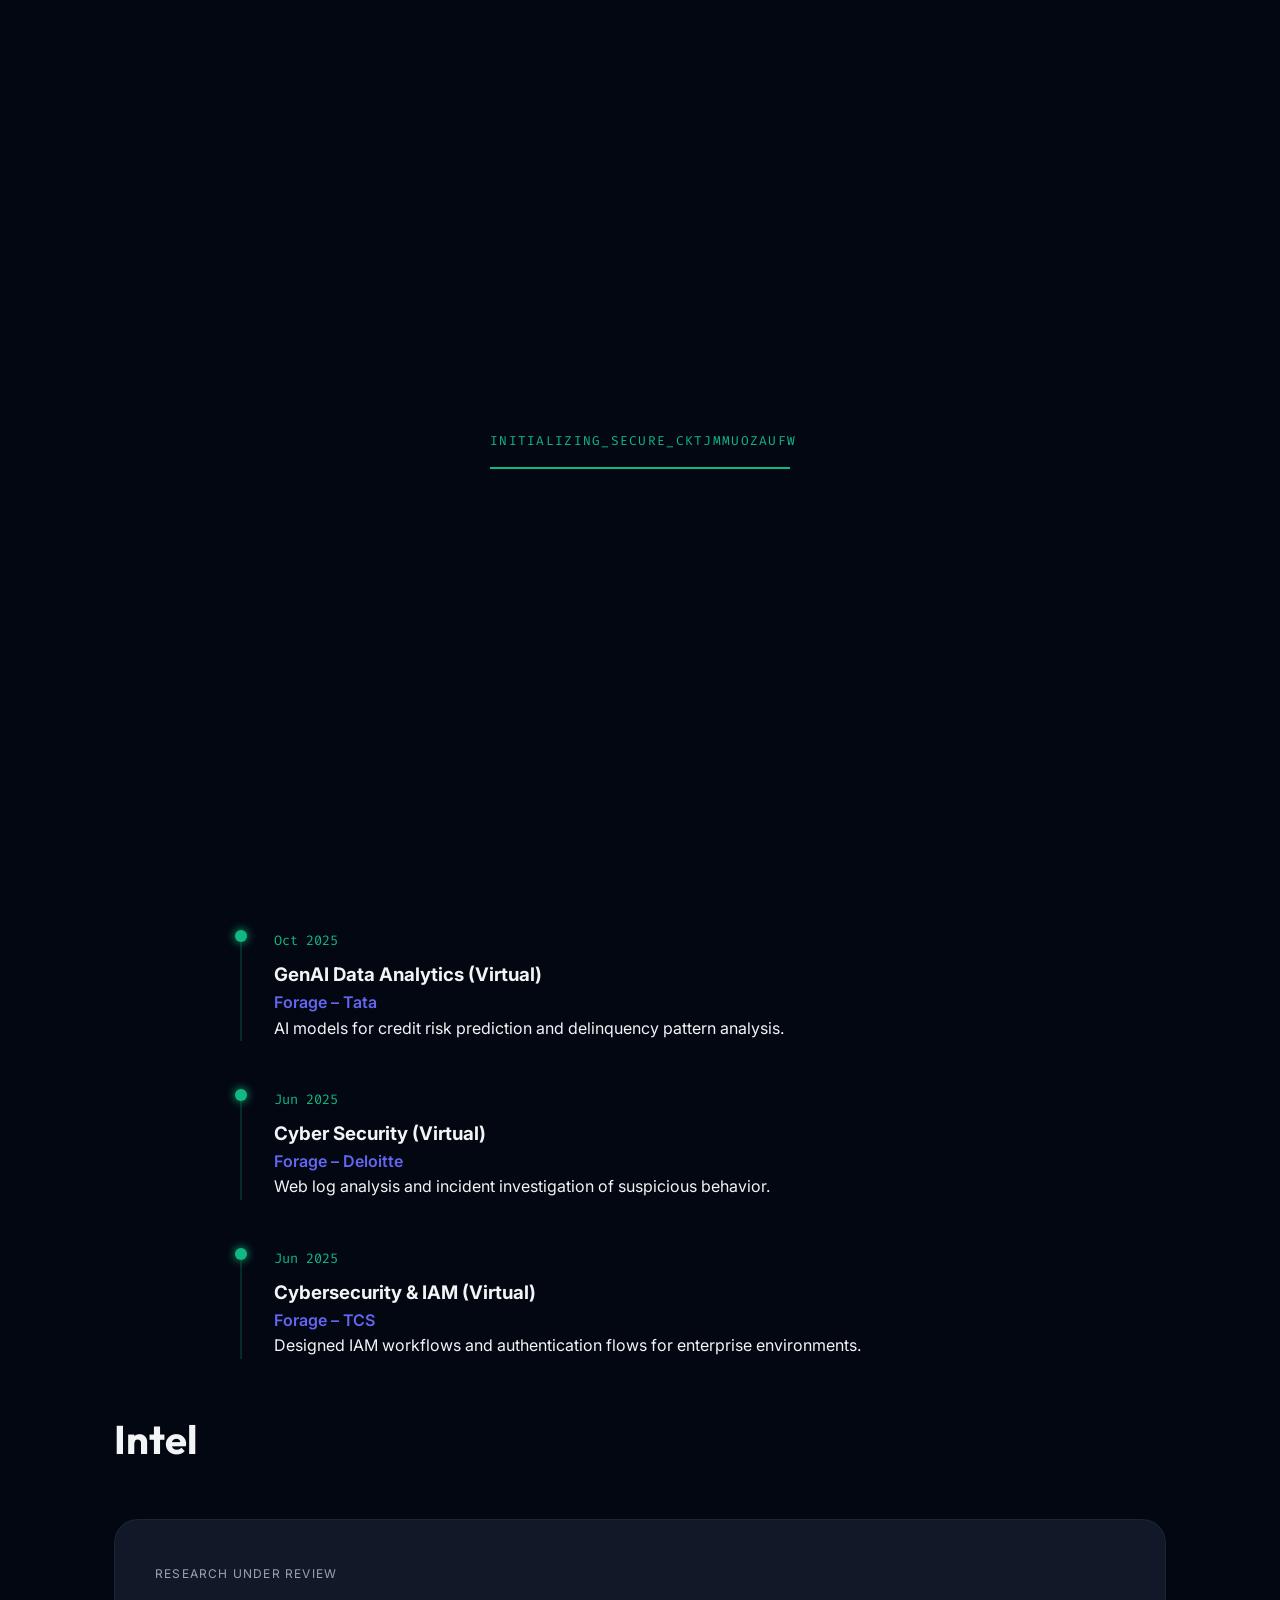
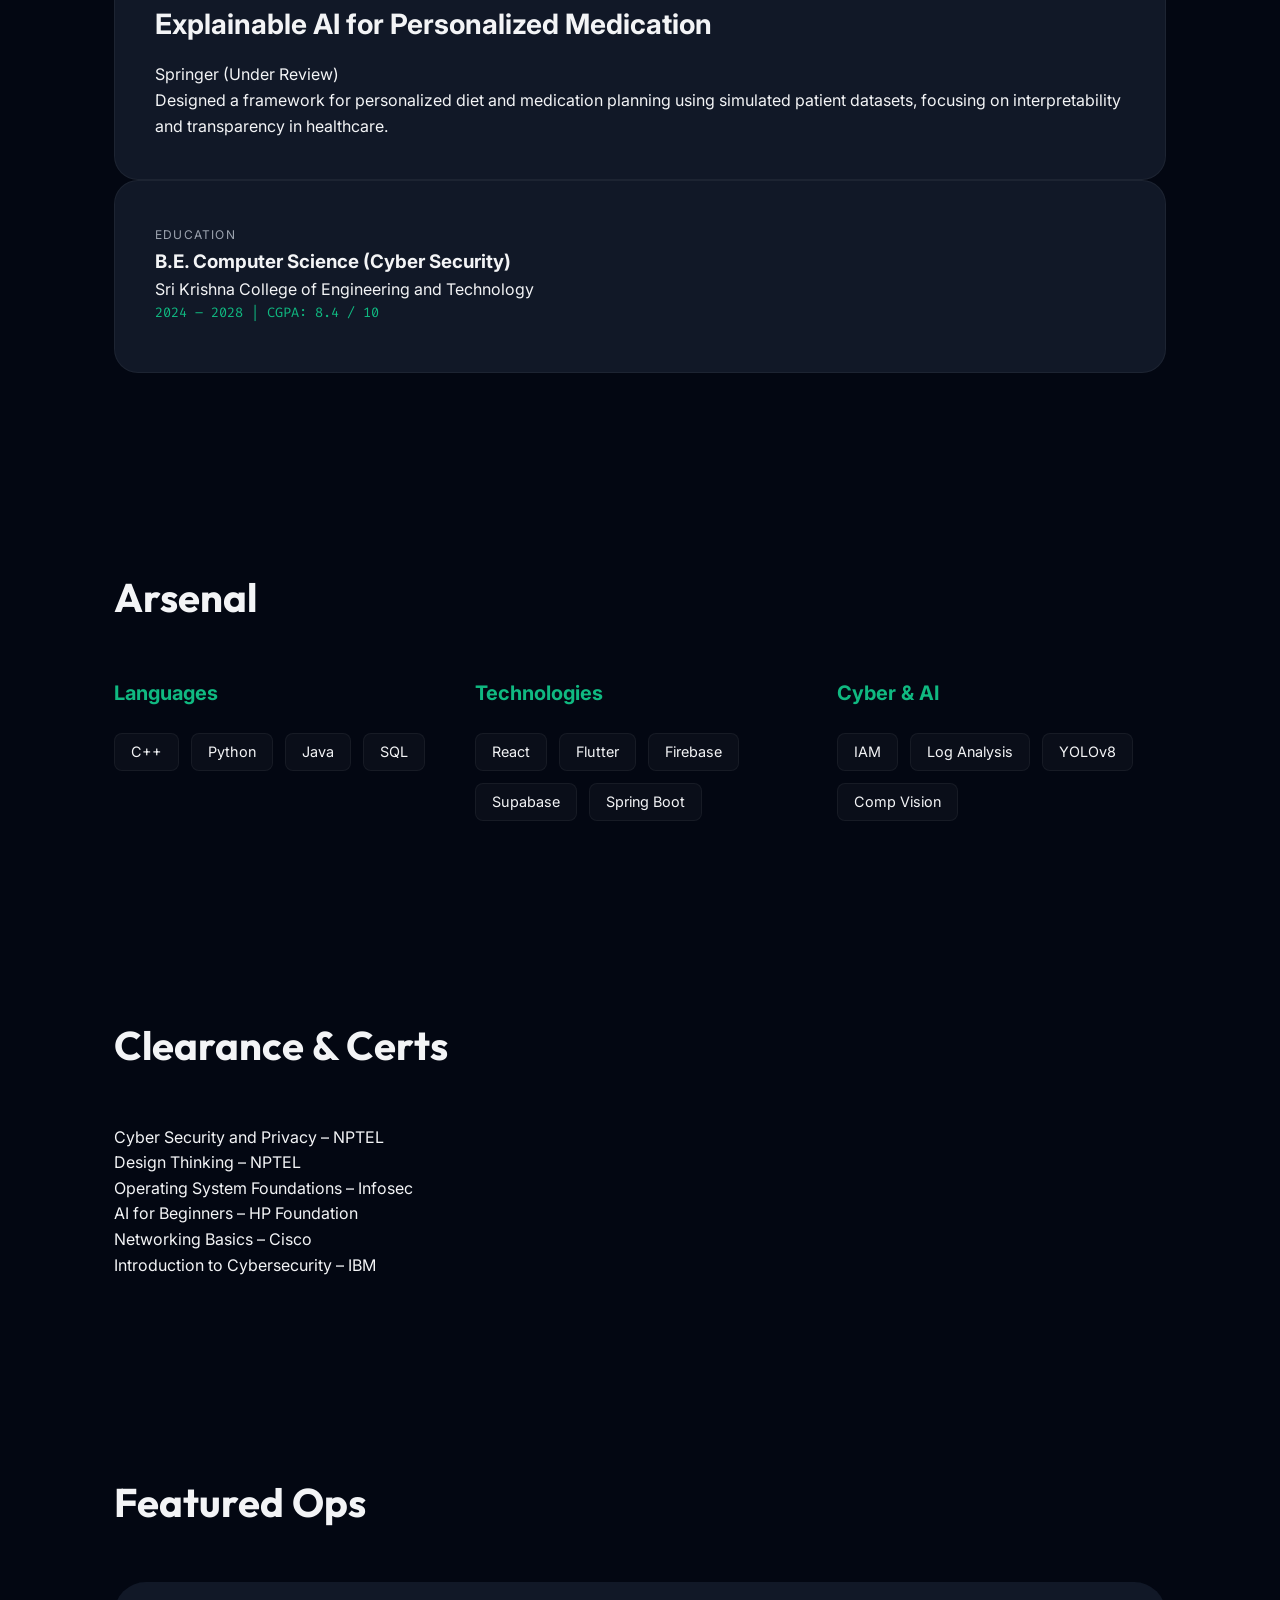
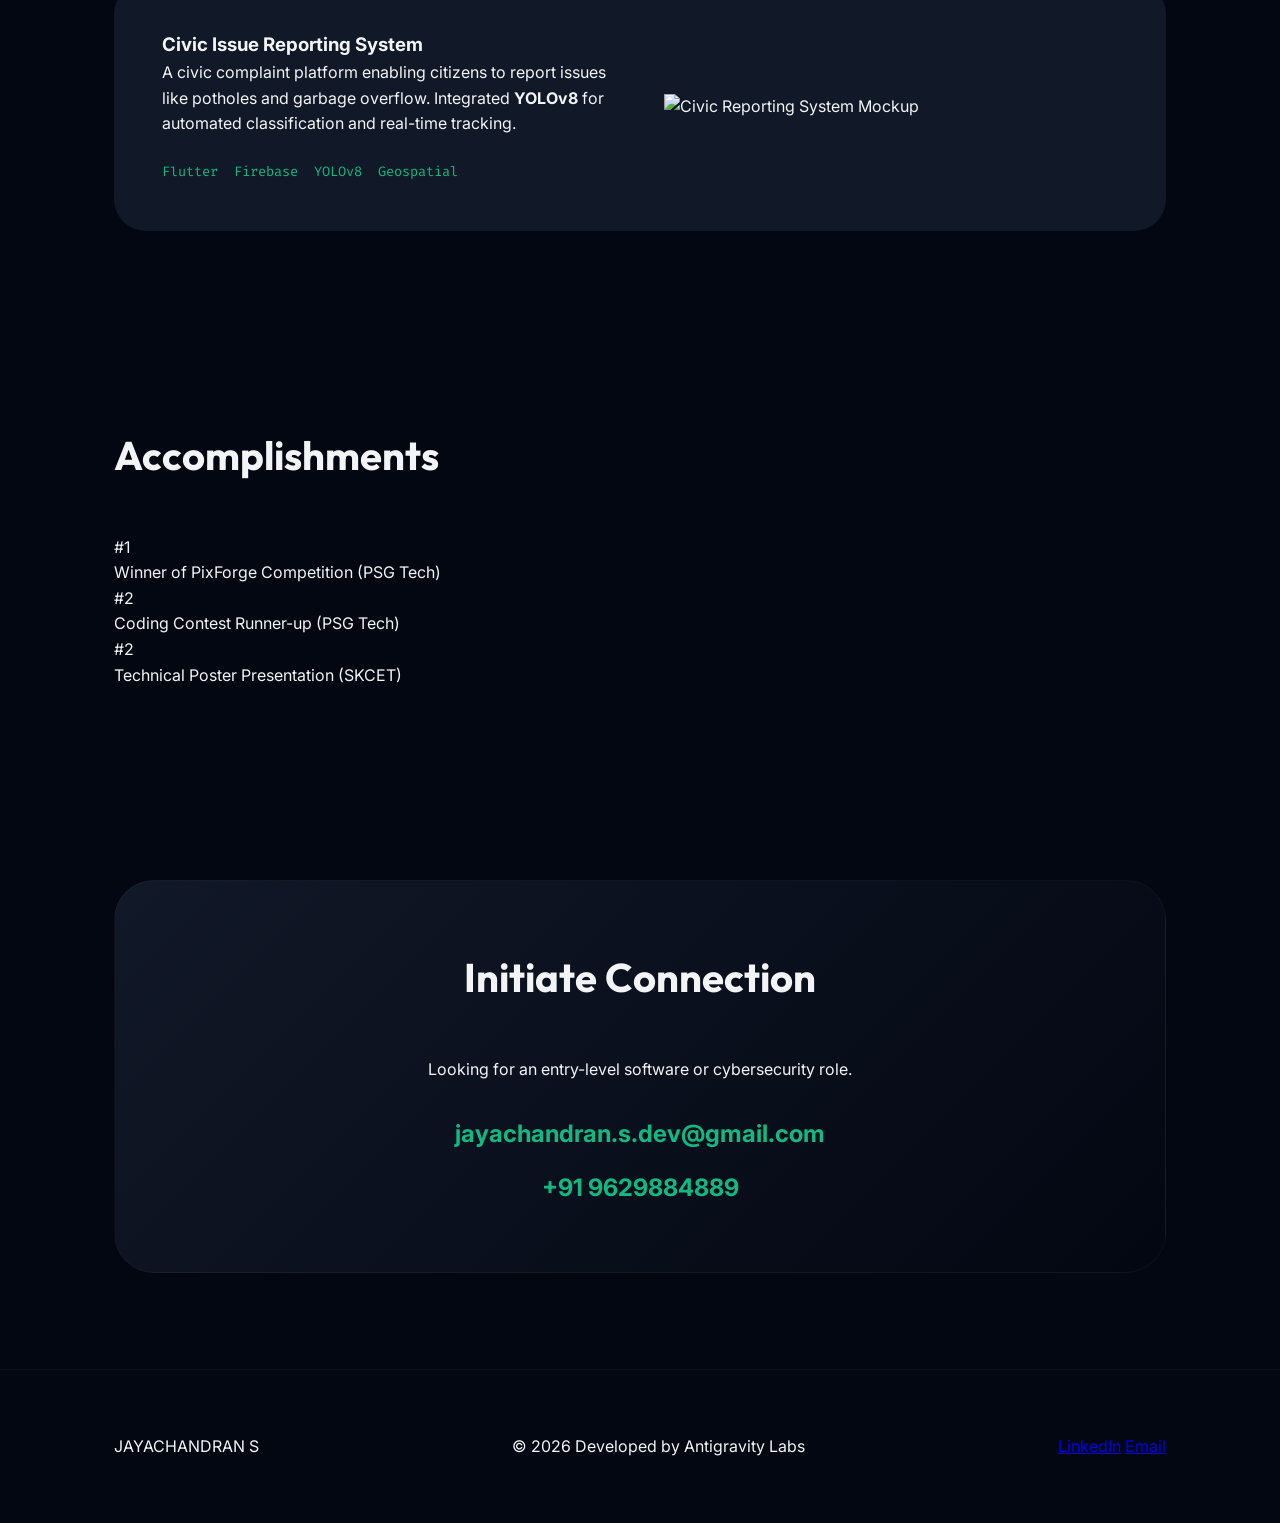
==== portfolio/index.html @ c7e12c7c "Initialize portfolio with personalized content and UI/UX enhancements" ====
<!DOCTYPE html>
<html lang="en">
<head>
    <meta charset="UTF-8">
    <meta name="viewport" content="width=device-width, initial-scale=1.0">
    <title>Jayachandran S | Cyber Security Professional</title>
    <meta name="description" content="Portfolio of Jayachandran S, a Cyber Security enthusiast and Computer Science Undergraduate.">
    <link rel="stylesheet" href="style.css">
    <link rel="preconnect" href="https://fonts.googleapis.com">
    <link rel="preconnect" href="https://fonts.gstatic.com" crossorigin>
    <link href="https://fonts.googleapis.com/css2?family=Fira+Code:wght@400;500&family=Outfit:wght@300;400;600;700&family=Inter:wght@300;400;500;700&display=swap" rel="stylesheet">
</head>
<body class="dark-mode">
    <div id="loader" class="loader-overlay">
        <div class="loader-content">
            <div class="decrypt-text" data-text="INITIALIZING_SECURE_CONNECTION...">INITIALIZING_SECURE_CONNECTION...</div>
            <div class="progress-bar"><div class="progress-fill"></div></div>
        </div>
    </div>
    <div class="glow-point"></div>
    <header>
        <nav class="container">
            <div class="logo">JAYACHANDRAN S</div>
            <ul class="nav-links">
                <li><a href="#home">_home</a></li>
                <li><a href="#experience">_experience</a></li>
                <li><a href="#skills">_skills</a></li>
                <li><a href="#projects">_projects</a></li>
                <li><a href="#contact">_contact</a></li>
            </ul>
        </nav>
    </header>

    <main>
        <section id="home" class="hero">
            <div class="container hero-grid">
                <div class="hero-text">
                    <span class="tag">Security Specialist</span>
                    <h1>Securing the <span class="gradient-text">Digital Frontier</span></h1>
                    <p class="description">Computer Science undergraduate specializing in <strong>Cyber Security</strong> with hands-on experience in C++, Python, and full-stack development. Building resilience in healthcare and civic reporting systems.</p>
                    <div class="hero-btns">
                        <a href="#contact" class="btn btn-primary">Get In Touch</a>
                        <a href="https://linkedin.com/in/jayachandran-cybersec" target="_blank" class="btn btn-secondary">LinkedIn Profile</a>
                    </div>
                </div>
            <div class="hero-visual">
                <div class="hero-image-wrapper">
                    <img src="hero_bg.png" alt="Cyber Security Concept" class="hero-img">
                    <div class="shield-overlay">
                        <svg viewBox="0 0 24 24" fill="none" stroke="currentColor" stroke-width="1.5"><path d="M12 22s8-4 8-10V5l-8-3-8 3v7c0 6 8 10 8 10z"/></svg>
                    </div>
                </div>
            </div>
            </div>
        </section>

        <section id="experience" class="experience">
            <div class="container text-center">
                <h2 class="section-title">Professional Path</h2>
                <div class="timeline">
                    <div class="timeline-item">
                        <div class="time">Oct 2025</div>
                        <div class="content">
                            <h3>GenAI Data Analytics (Virtual)</h3>
                            <p class="company">Forage – Tata</p>
                            <p>AI models for credit risk prediction and delinquency pattern analysis.</p>
                        </div>
                    </div>
                    <div class="timeline-item">
                        <div class="time">Jun 2025</div>
                        <div class="content">
                            <h3>Cyber Security (Virtual)</h3>
                            <p class="company">Forage – Deloitte</p>
                            <p>Web log analysis and incident investigation of suspicious behavior.</p>
                        </div>
                    </div>
                    <div class="timeline-item">
                        <div class="time">Jun 2025</div>
                        <div class="content">
                            <h3>Cybersecurity & IAM (Virtual)</h3>
                            <p class="company">Forage – TCS</p>
                            <p>Designed IAM workflows and authentication flows for enterprise environments.</p>
                        </div>
                    </div>
                </div>
            </div>
        </sect        <section id="research" class="research">
            <div class="container">
                <h2 class="section-title text-center">Intel</h2>
                <div class="research-grid">
                    <div class="card research-card">
                        <span class="label">Research Under Review</span>
                        <h3>Explainable AI for Personalized Medication</h3>
                        <p class="source">Springer (Under Review)</p>
                        <p>Designed a framework for personalized diet and medication planning using simulated patient datasets, focusing on interpretability and transparency in healthcare.</p>
                    </div>
                    <div class="card education-card">
                        <span class="label">Education</span>
                        <h3>B.E. Computer Science (Cyber Security)</h3>
                        <p class="source">Sri Krishna College of Engineering and Technology</p>
                        <p class="time">2024 – 2028 | CGPA: 8.4 / 10</p>
                    </div>
                </div>
            </div>
        </section>

        <section id="skills" class="skills">
            <div class="container">
                <h2 class="section-title text-center">Arsenal</h2>
                <div class="skills-grid">
                    <div class="skill-group">
                        <h3>Languages</h3>
                        <div class="skill-tags">
                            <span>C++</span> <span>Python</span> <span>Java</span> <span>SQL</span>
                        </div>
                    </div>
                    <div class="skill-group">
                        <h3>Technologies</h3>
                        <div class="skill-tags">
                            <span>React</span> <span>Flutter</span> <span>Firebase</span> <span>Supabase</span> <span>Spring Boot</span>
                        </div>
                    </div>
                    <div class="skill-group">
                        <h3>Cyber & AI</h3>
                        <div class="skill-tags">
                            <span>IAM</span> <span>Log Analysis</span> <span>YOLOv8</span> <span>Comp Vision</span>
                        </div>
                    </div>
                </div>
            </div>
        </section>

        <section id="certificates" class="certificates">
            <div class="container">
                <h2 class="section-title text-center">Clearance & Certs</h2>
                <div class="cert-grid">
                    <div class="cert-item">Cyber Security and Privacy – NPTEL</div>
                    <div class="cert-item">Design Thinking – NPTEL</div>
                    <div class="cert-item">Operating System Foundations – Infosec</div>
                    <div class="cert-item">AI for Beginners – HP Foundation</div>
                    <div class="cert-item">Networking Basics – Cisco</div>
                    <div class="cert-item">Introduction to Cybersecurity – IBM</div>
                </div>
            </div>
        </section>

        <section id="projects" class="projects">
            <div class="container">
                <h2 class="section-title text-center">Featured Ops</h2>
                <div class="project-card">
                    <div class="project-info">
                        <h3>Civic Issue Reporting System</h3>
                        <p>A civic complaint platform enabling citizens to report issues like potholes and garbage overflow. Integrated <strong>YOLOv8</strong> for automated classification and real-time tracking.</p>
                        <div class="project-tags">
                            <span>Flutter</span> <span>Firebase</span> <span>YOLOv8</span> <span>Geospatial</span>
                        </div>
                    </div>
                    <div class="project-visual">
                        <div class="project-image-wrapper">
                            <img src="civic_reporting.png" alt="Civic Reporting System Mockup" class="project-img">
                        </div>
                    </div>
                </div>
            </div>
        </section>

        <section id="achievements" class="achievements">
            <div class="container">
                <h2 class="section-title text-center">Accomplishments</h2>
                <div class="achievements-grid">
                    <div class="achievement">
                        <span class="rank">#1</span>
                        <p>Winner of PixForge Competition (PSG Tech)</p>
                    </div>
                    <div class="achievement">
                        <span class="rank">#2</span>
                        <p>Coding Contest Runner-up (PSG Tech)</p>
                    </div>
                    <div class="achievement">
                        <span class="rank">#2</span>
                        <p>Technical Poster Presentation (SKCET)</p>
                    </div>
                </div>
            </div>
        </section>


        <section id="contact" class="contact">
            <div class="container">
                <div class="contact-card">
                    <h2 class="section-title">Initiate Connection</h2>
                    <p>Looking for an entry-level software or cybersecurity role.</p>
                    <div class="contact-links">
                        <a href="mailto:jayachandran.s.dev@gmail.com">jayachandran.s.dev@gmail.com</a>
                        <a href="tel:+919629884889">+91 9629884889</a>
                    </div>
                </div>
            </div>
        </section>
    </main>

    <footer>
        <div class="container footer-content">
            <div class="footer-logo">JAYACHANDRAN S</div>
            <p>&copy; 2026 Developed by Antigravity Labs</p>
            <div class="social-links">
                <a href="https://linkedin.com/in/jayachandran-cybersec">LinkedIn</a>
                <a href="mailto:jayachandran.s.dev@gmail.com">Email</a>
            </div>
        </div>
    </footer>

    <script src="script.js"></script>
</body>
</html>
---- portfolio/style.css ----
:root {
    --bg: #030712;
    --card: #111827;
    --primary: #10b981; /* Emerald/Cyber green */
    --accent: #6366f1;
    --text: #f3f4f6;
    --text-dim: #9ca3af;
    --gradient: linear-gradient(135deg, #10b981 0%, #3b82f6 100%);
    --font-main: 'Inter', sans-serif;
    --font-heading: 'Outfit', sans-serif;
    --font-mono: 'Fira Code', monospace;
}

* {
    margin: 0;
    padding: 0;
    box-sizing: border-box;
}

html {
    scroll-behavior: smooth;
}

body {
    background-color: var(--bg);
    color: var(--text);
    font-family: var(--font-main);
    line-height: 1.6;
    overflow-x: hidden;
}

/* Custom Scrollbar */
::-webkit-scrollbar {
    width: 8px;
}

::-webkit-scrollbar-track {
    background: var(--bg);
}

::-webkit-scrollbar-thumb {
    background: rgba(255, 255, 255, 0.1);
    border-radius: 10px;
}

::-webkit-scrollbar-thumb:hover {
    background: var(--primary);
}

/* Loader Overlay */
.loader-overlay {
    position: fixed;
    inset: 0;
    background: var(--bg);
    z-index: 9999;
    display: flex;
    align-items: center;
    justify-content: center;
    transition: opacity 0.8s ease, visibility 0.8s;
}

.loader-content {
    width: 300px;
    text-align: center;
}

.decrypt-text {
    font-family: var(--font-mono);
    color: var(--primary);
    font-size: 0.8rem;
    margin-bottom: 1rem;
    letter-spacing: 0.1em;
}

.progress-bar {
    height: 2px;
    background: rgba(255, 255, 255, 0.05);
    width: 100%;
    overflow: hidden;
}

.progress-fill {
    height: 100%;
    background: var(--primary);
    width: 0%;
    animation: load 2s cubic-bezier(0.4, 0, 0.2, 1) forwards;
}

@keyframes load {
    0% { width: 0%; }
    100% { width: 100%; }
}

.loader-overlay.hidden {
    opacity: 0;
    visibility: hidden;
}

.container {
    max-width: 1100px;
    margin: 0 auto;
    padding: 0 1.5rem;
}

/* Background Glow */
.glow-point {
    position: fixed;
    top: 0;
    left: 0;
    width: 600px;
    height: 600px;
    background: radial-gradient(circle, rgba(16, 185, 129, 0.05) 0%, transparent 70%);
    pointer-events: none;
    z-index: -1;
    transition: transform 0.1s ease-out;
}

/* Header */
header {
    background: rgba(3, 7, 18, 0.8);
    backdrop-filter: blur(10px);
    border-bottom: 1px solid rgba(255, 255, 255, 0.05);
    padding: 1rem 0;
    position: sticky;
    top: 0;
    z-index: 100;
}

nav {
    display: flex;
    justify-content: space-between;
    align-items: center;
}

.logo {
    font-family: var(--font-heading);
    font-weight: 700;
    font-size: 1.25rem;
    letter-spacing: -0.02em;
}

.logo .dot {
    color: var(--primary);
}

.nav-links {
    display: flex;
    list-style: none;
    gap: 1.5rem;
}

.nav-links a {
    text-decoration: none;
    color: var(--text-dim);
    font-family: var(--font-mono);
    font-size: 0.9rem;
    transition: color 0.3s;
}

.nav-links a:hover {
    color: var(--primary);
}

/* Hero */
.hero {
    padding: 8rem 0 6rem;
}

.hero-grid {
    display: grid;
    grid-template-columns: 1.5fr 1fr;
    align-items: center;
    gap: 4rem;
}

.tag {
    font-family: var(--font-mono);
    color: var(--primary);
    background: rgba(16, 185, 129, 0.1);
    padding: 0.25rem 0.75rem;
    border-radius: 99px;
    font-size: 0.8rem;
    margin-bottom: 1.5rem;
    display: inline-block;
}

h1 {
    font-family: var(--font-heading);
    font-size: 4rem;
    line-height: 1.1;
    margin-bottom: 1.5rem;
    font-weight: 700;
}

.gradient-text {
    background: var(--gradient);
    -webkit-background-clip: text;
    -webkit-text-fill-color: transparent;
}

.description {
    font-size: 1.2rem;
    color: var(--text-dim);
    margin-bottom: 2.5rem;
    max-width: 600px;
}

.hero-btns {
    display: flex;
    gap: 1.5rem;
}

.btn {
    padding: 0.8rem 1.75rem;
    border-radius: 12px;
    font-weight: 600;
    text-decoration: none;
    transition: all 0.3s;
}

.btn-primary {
    background: var(--primary);
    color: var(--bg);
}

.btn-primary:hover {
    box-shadow: 0 0 20px rgba(16, 185, 129, 0.4);
    transform: translateY(-2px);
}

.btn-secondary {
    border: 1px solid rgba(255, 255, 255, 0.1);
    color: var(--text);
}

.btn-secondary:hover {
    background: rgba(255, 255, 255, 0.05);
}

.hero-visual {
    position: relative;
    display: flex;
    justify-content: center;
}

.hero-image-wrapper {
    position: relative;
    width: 100%;
    max-width: 450px;
    border-radius: 40px;
    overflow: hidden;
    box-shadow: 0 30px 60px rgba(0,0,0,0.5);
    border: 1px solid rgba(255, 255, 255, 0.05);
}

.hero-img {
    width: 100%;
    height: auto;
    display: block;
    transform: scale(1.1);
    filter: brightness(0.8) contrast(1.1);
    transition: transform 0.5s ease;
}

.hero-image-wrapper:hover .hero-img {
    transform: scale(1.05);
}

.shield-overlay {
    position: absolute;
    inset: 0;
    display: flex;
    align-items: center;
    justify-content: center;
    color: var(--primary);
    background: radial-gradient(circle, rgba(3, 7, 18, 0.4) 0%, transparent 70%);
}

.shield-overlay svg {
    width: 120px;
    height: 120px;
    opacity: 0.6;
    filter: drop-shadow(0 0 20px var(--primary));
    animation: shieldPulse 3s infinite alternate;
}

@keyframes shieldPulse {
    from { transform: scale(1); opacity: 0.4; }
    to { transform: scale(1.1); opacity: 0.7; }
}

/* Sections */
section {
    padding: 6rem 0;
}

.section-title {
    font-family: var(--font-heading);
    font-size: 2.5rem;
    margin-bottom: 3rem;
}

/* Experience Timeline */
.timeline {
    position: relative;
    max-width: 800px;
    margin: 0 auto;
    text-align: left;
}

.timeline-item {
    margin-bottom: 3rem;
    padding-left: 2rem;
    border-left: 2px solid rgba(16, 185, 129, 0.2);
    position: relative;
}

.timeline-item::before {
    content: '';
    position: absolute;
    left: -7px;
    top: 0;
    width: 12px;
    height: 12px;
    border-radius: 50%;
    background: var(--primary);
    box-shadow: 0 0 10px var(--primary);
}

.time {
    font-family: var(--font-mono);
    color: var(--primary);
    font-size: 0.85rem;
    margin-bottom: 0.5rem;
}

.company {
    color: var(--accent);
    font-weight: 600;
}

/* Cards */
.card {
    background: var(--card);
    padding: 2.5rem;
    border-radius: 24px;
    border: 1px solid rgba(255, 255, 255, 0.05);
    transition: border 0.3s;
}

.card:hover {
    border-color: rgba(16, 185, 129, 0.3);
}

.research-card h3 {
    font-size: 1.75rem;
    margin: 1rem 0;
}

.label {
    text-transform: uppercase;
    font-size: 0.75rem;
    letter-spacing: 0.1em;
    color: var(--text-dim);
}

/* Skills */
.skills-grid {
    display: grid;
    grid-template-columns: repeat(auto-fit, minmax(250px, 1fr));
    gap: 2rem;
}

.skill-group h3 {
    margin-bottom: 1.5rem;
    font-size: 1.25rem;
    color: var(--primary);
}

.skill-tags {
    display: flex;
    flex-wrap: wrap;
    gap: 0.75rem;
}

.skill-tags span {
    background: rgba(255, 255, 255, 0.03);
    border: 1px solid rgba(255, 255, 255, 0.05);
    padding: 0.4rem 1rem;
    border-radius: 8px;
    font-size: 0.9rem;
}

/* Projects */
.project-card {
    display: grid;
    grid-template-columns: 1fr 1fr;
    gap: 3rem;
    background: var(--card);
    padding: 3rem;
    border-radius: 32px;
    align-items: center;
}

.project-tags {
    display: flex;
    gap: 1rem;
    margin-top: 1.5rem;
}

.project-tags span {
    color: var(--primary);
    font-size: 0.85rem;
    font-family: var(--font-mono);
}

/* Contact */
.contact-card {
    background: linear-gradient(135deg, #111827 0%, #030712 100%);
    padding: 4rem;
    border-radius: 40px;
    text-align: center;
    border: 1px solid rgba(255, 255, 255, 0.03);
}

.contact-links {
    margin-top: 2rem;
    display: flex;
    flex-direction: column;
    gap: 1rem;
}

.contact-links a {
    color: var(--primary);
    font-size: 1.5rem;
    font-weight: 700;
    text-decoration: none;
}

/* Footer */
footer {
    padding: 4rem 0;
    border-top: 1px solid rgba(255, 255, 255, 0.05);
}

.footer-content {
    display: flex;
    justify-content: space-between;
    align-items: center;
}

/* Responsive */
@media (max-width: 900px) {
    .hero-grid, .project-card {
        grid-template-columns: 1fr;
    }
    h1 { font-size: 3rem; }
    .hero-visual { display: none; }
}

@media (max-width: 600px) {
    .nav-links { display: none; }
}
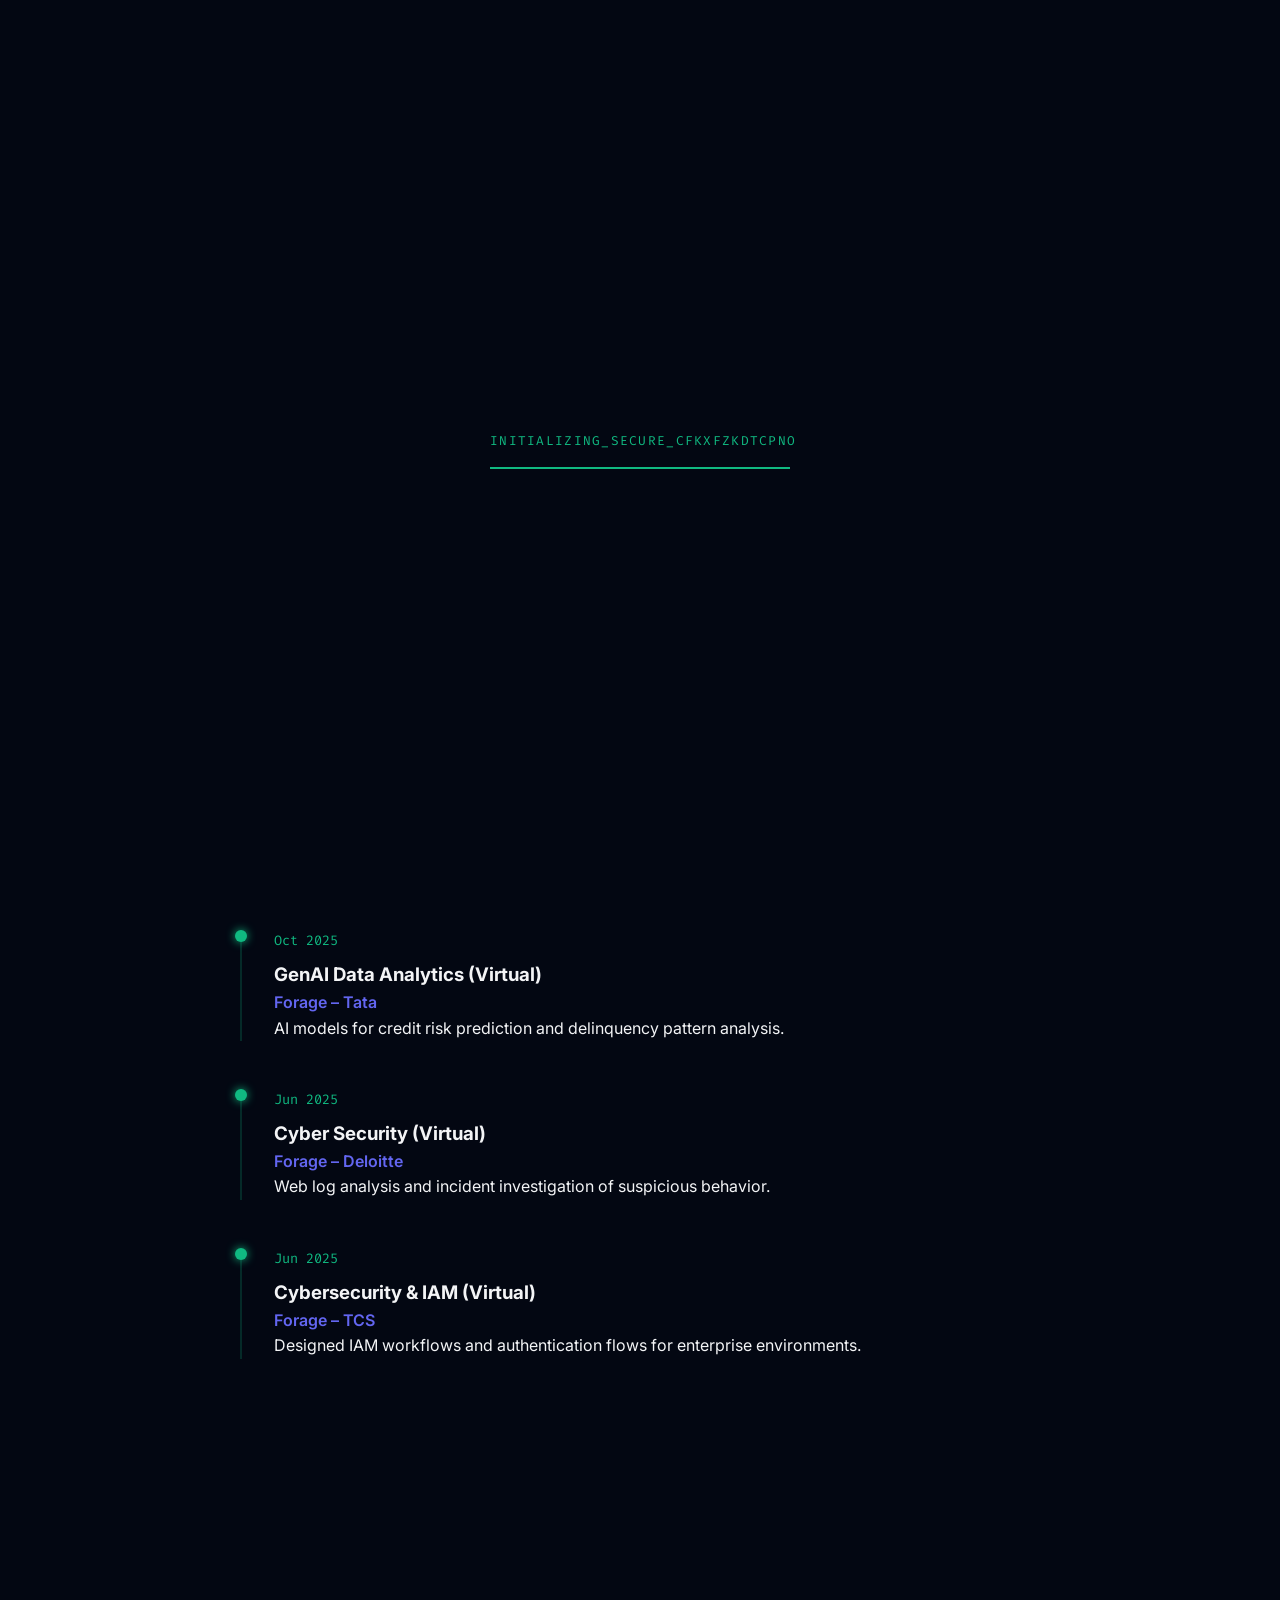
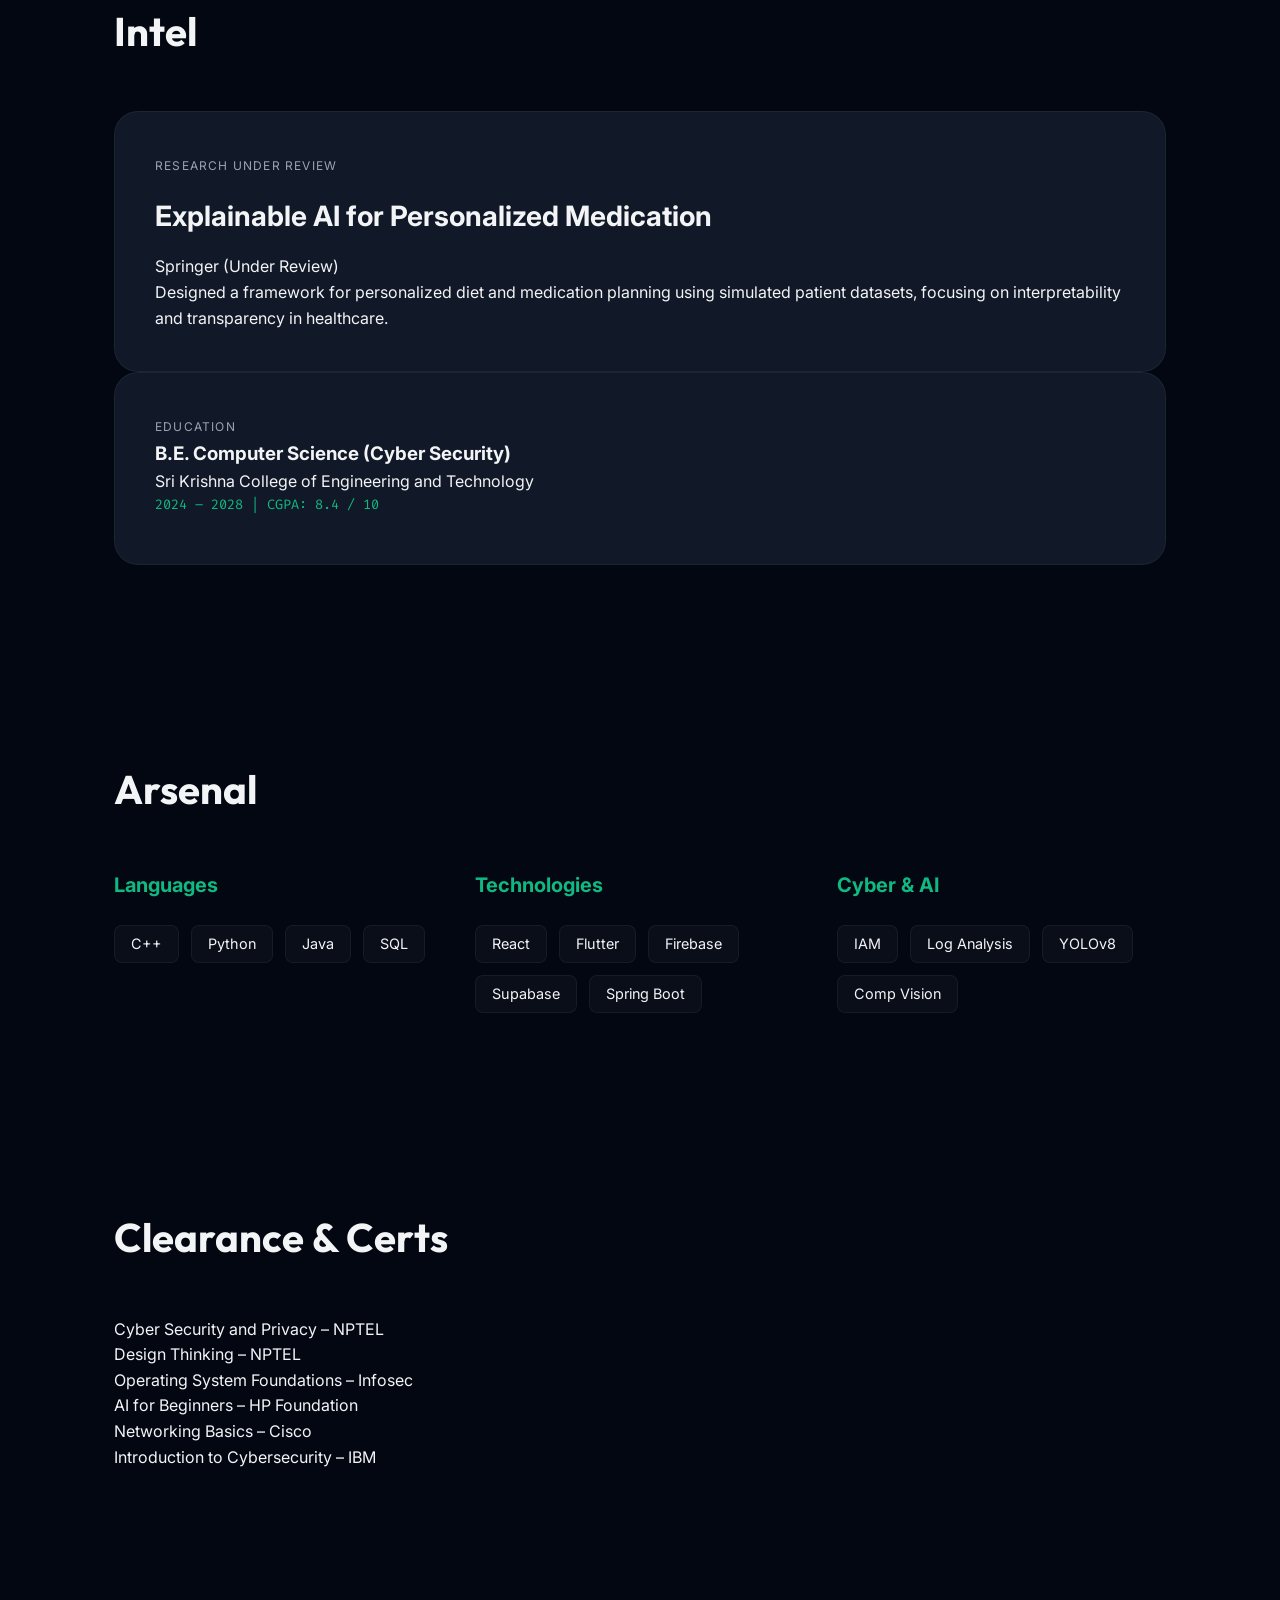
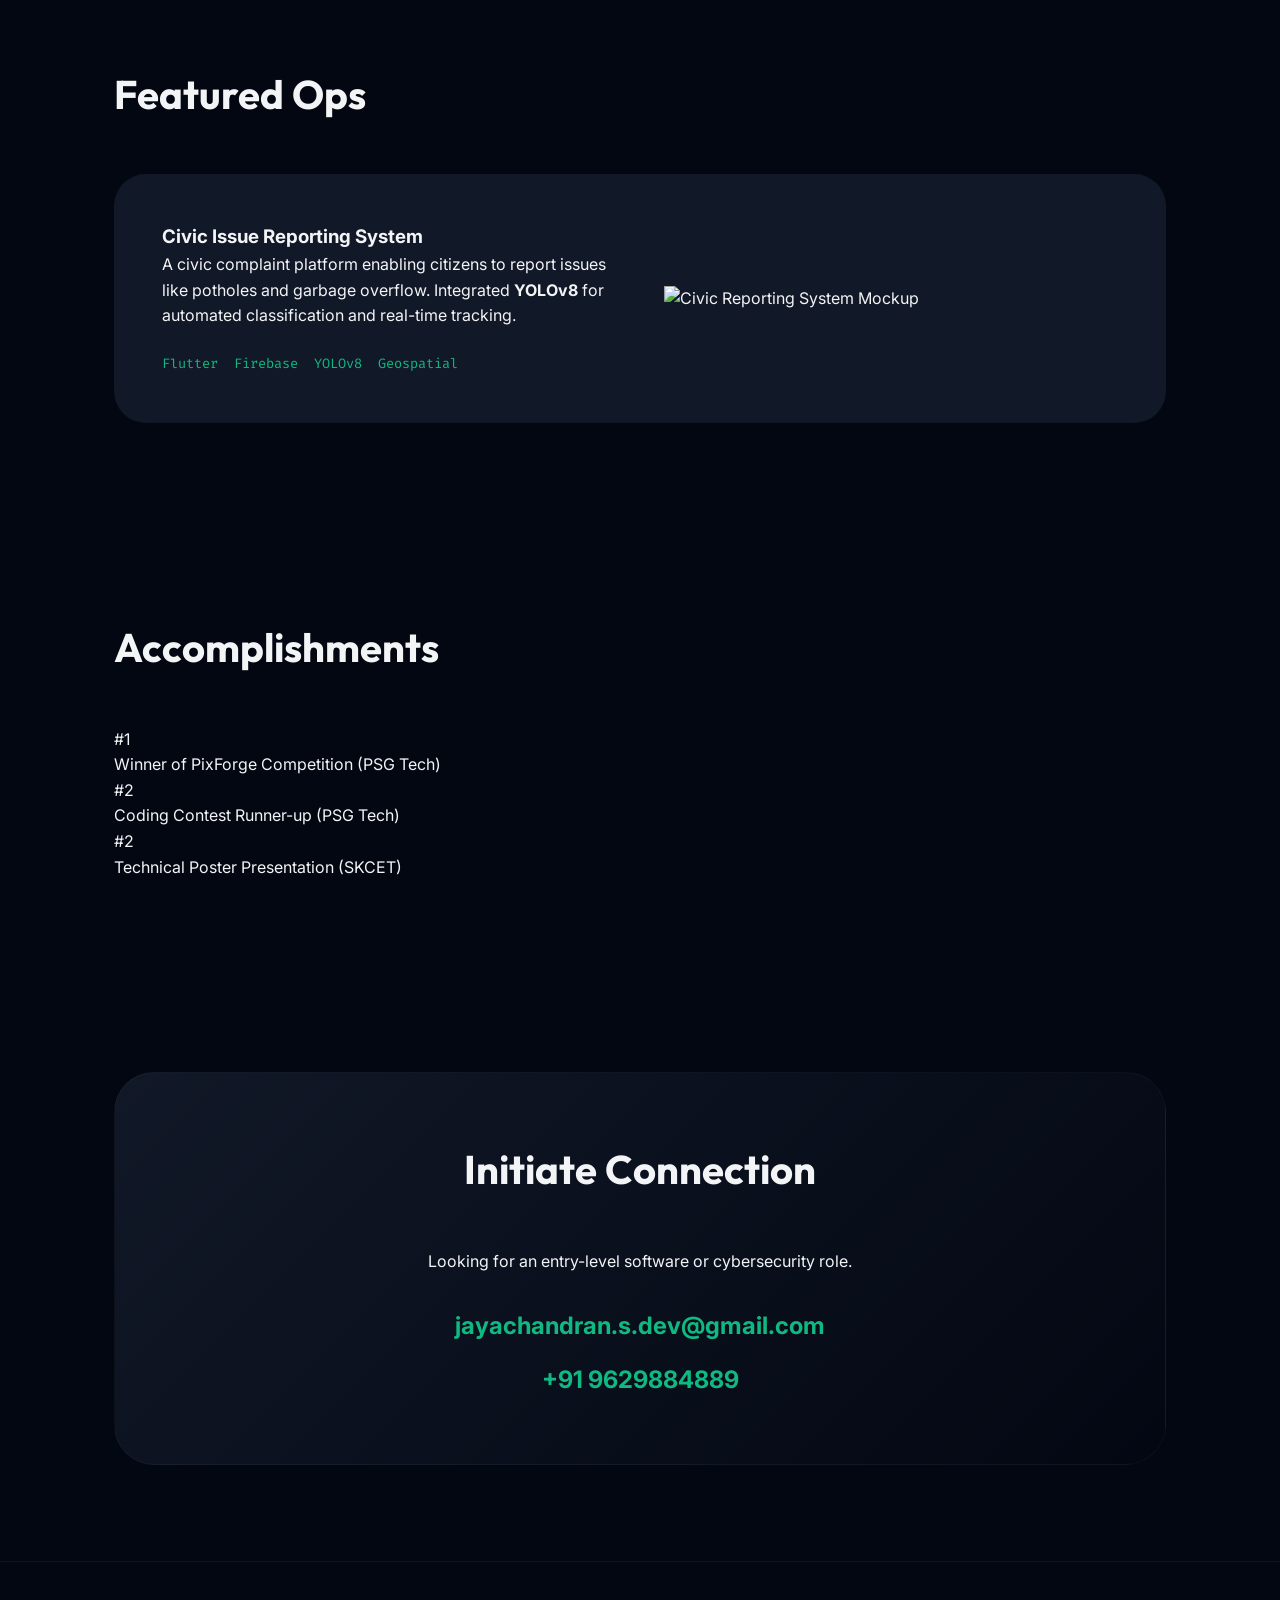
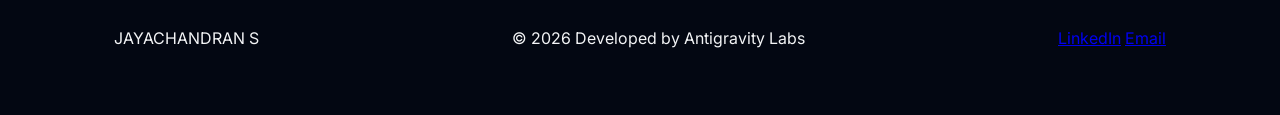
==== commit 66bbbbba: "Fix HTML typo and finalize deployment" ====
--- a/portfolio/index.html
+++ b/portfolio/index.html
@@ -84,7 +84,8 @@
                     </div>
                 </div>
             </div>
-        </sect        <section id="research" class="research">
+        </section>
+        <section id="research" class="research">
             <div class="container">
                 <h2 class="section-title text-center">Intel</h2>
                 <div class="research-grid">
